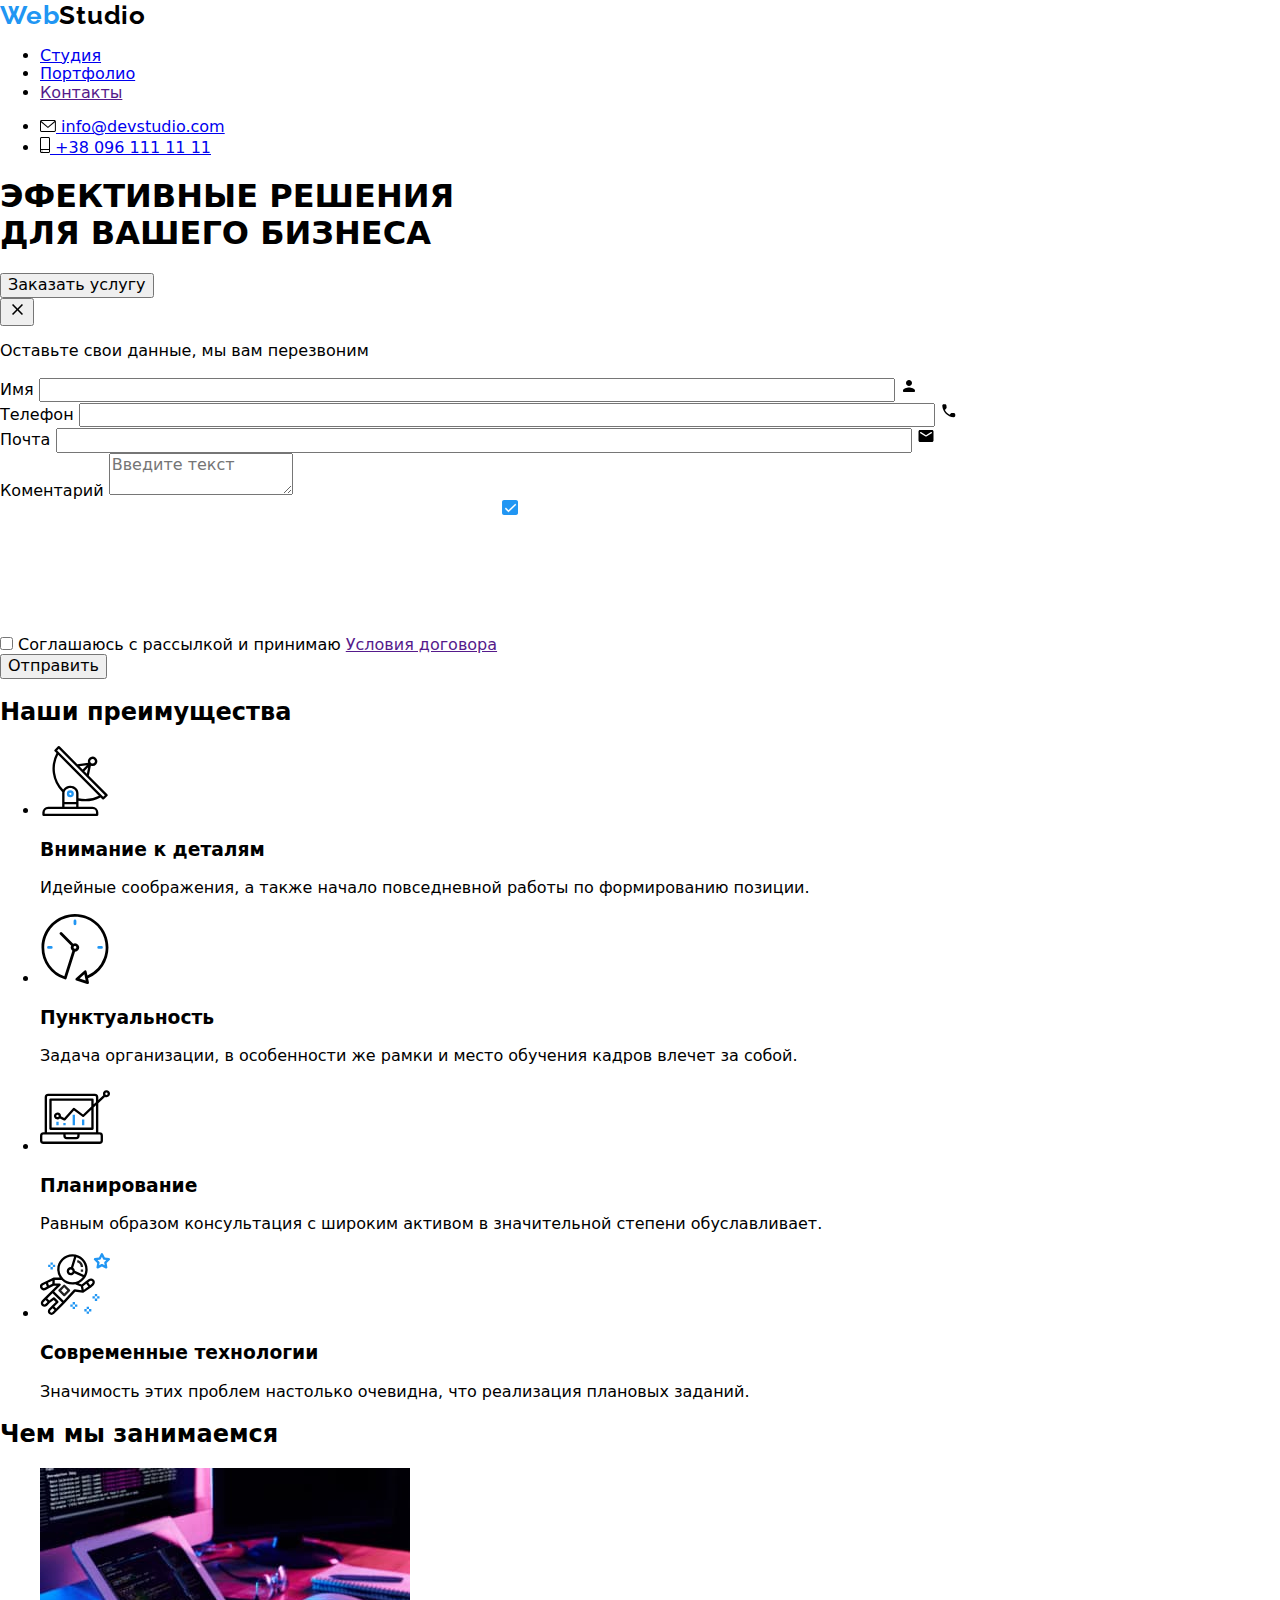
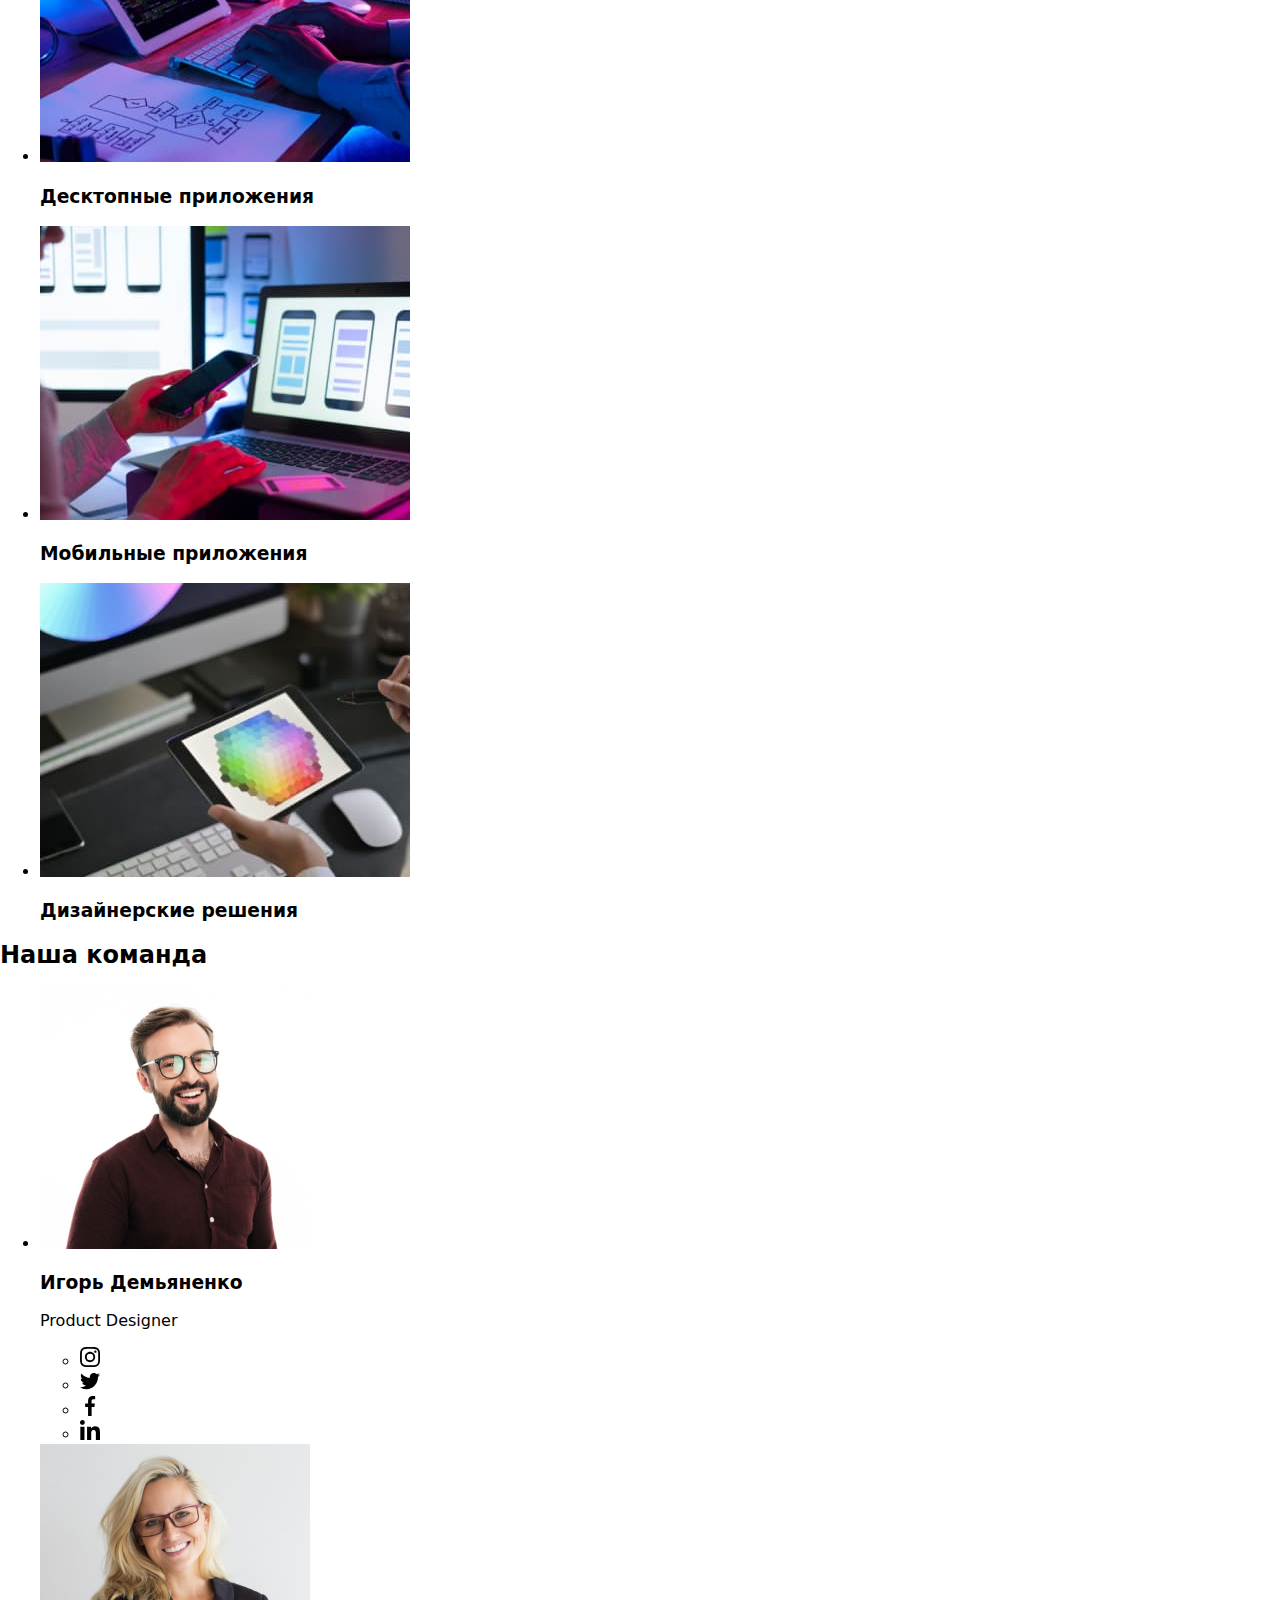
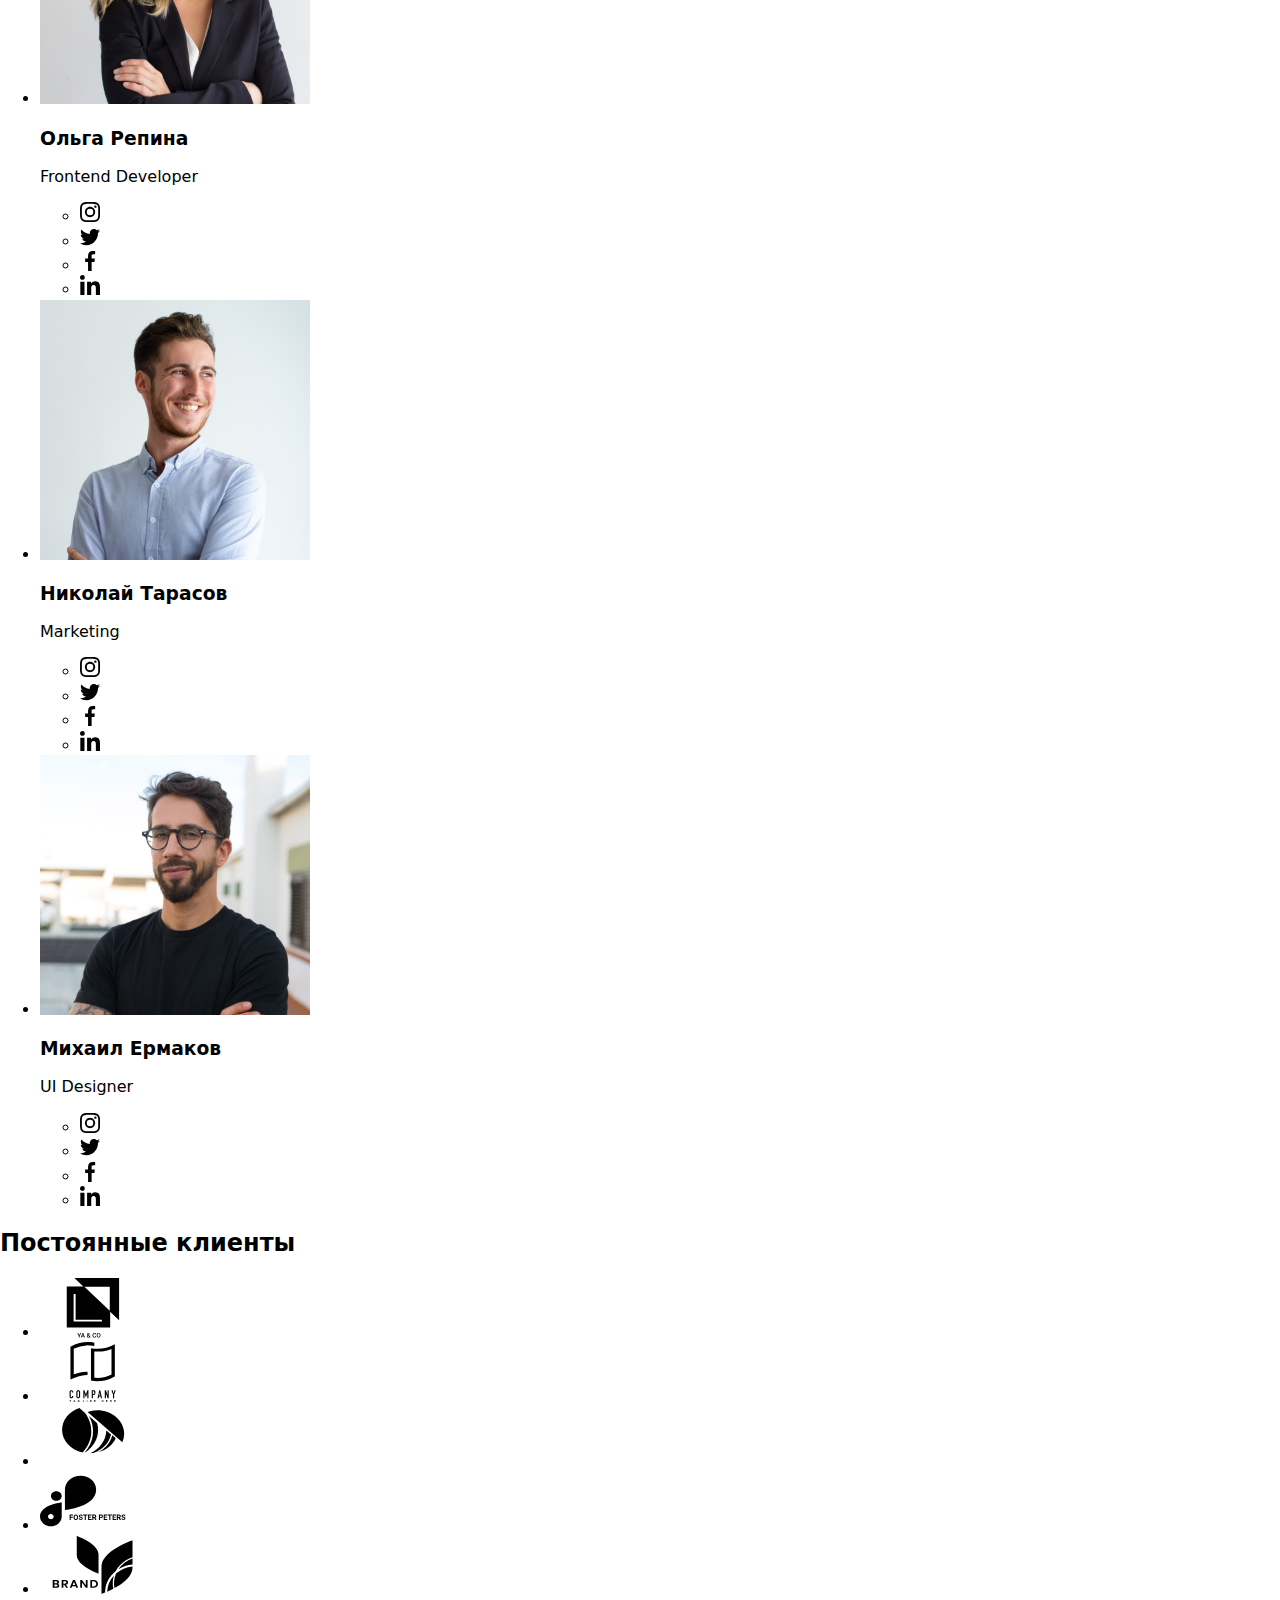
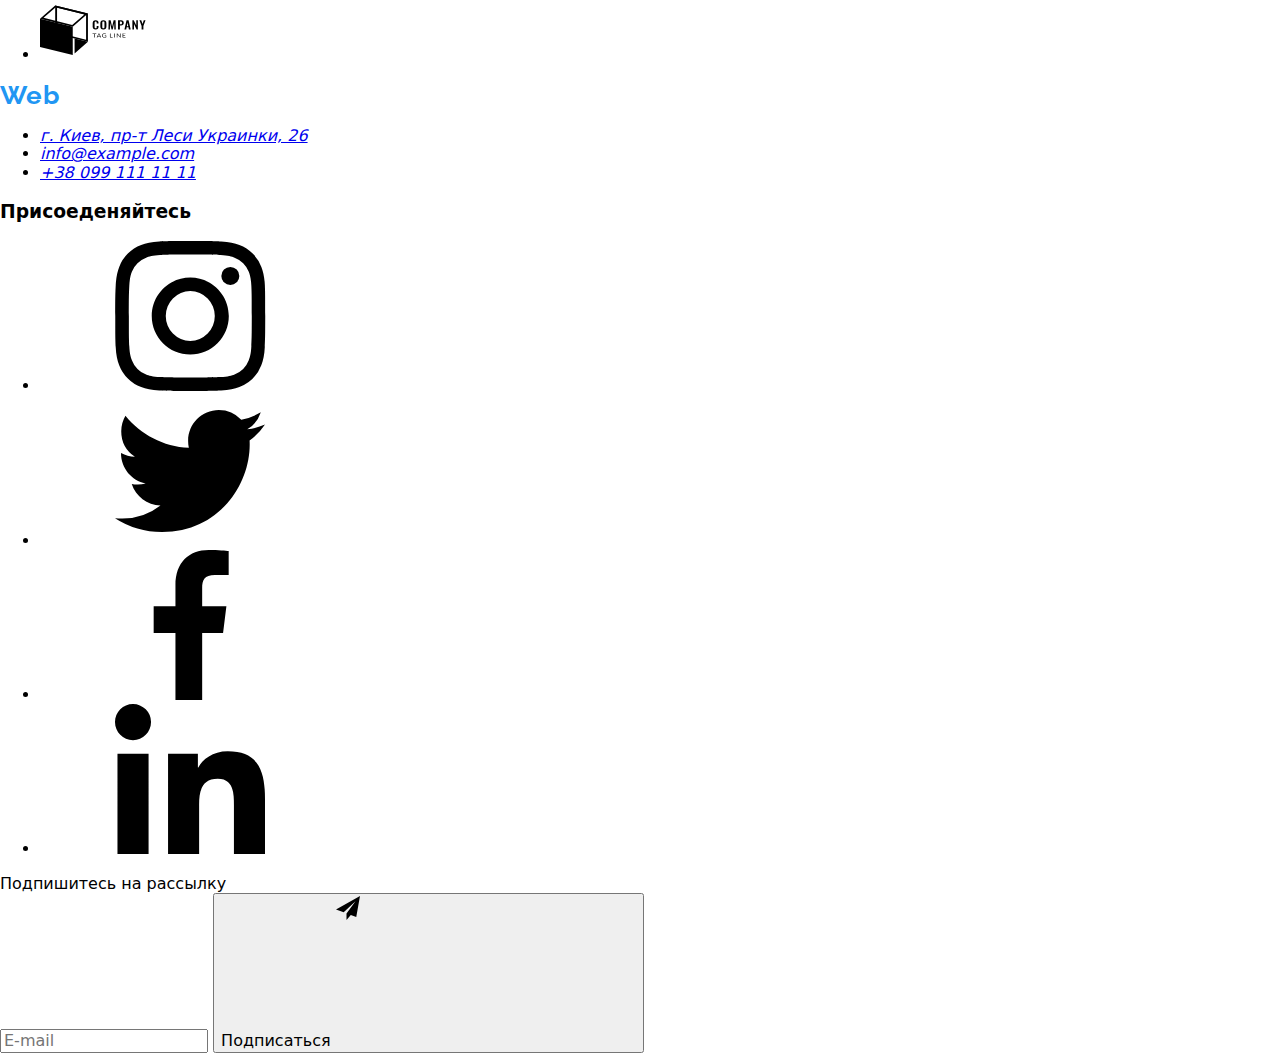
==== index.html @ 10008396 "18.02" ====
<!DOCTYPE html>
<html lang="ru">
  <head>
    <meta charset="utf-8" />
    <meta name="description" content="ЭФЕКТИВНЫЕ РЕШЕНИЯ ДЛЯ ВАШЕГО БИЗНЕСА" />
    <meta name="viewport" content="width=device-width, initial-scale=1.0" />
    <title>Главная</title>
    <link rel="preconnect" href="https://fonts.googleapis.com" />
    <link rel="preconnect" href="https://fonts.gstatic.com" crossorigin />
    <link
      href="https://fonts.googleapis.com/css2?family=Raleway:wght@700&family=Roboto:wght@400;500;700;900&display=swap"
      rel="stylesheet"
    />
    <link
      rel="stylesheet"
      href="https://cdnjs.cloudflare.com/ajax/libs/modern-normalize/1.1.0/modern-normalize.min.css"
    />
    <link rel="stylesheet" href="./css/style.css" />
  </head>
  <body>
    <!--Верхняя линия-->

    <header class="header">
      <div class="container container--flex">
        <a href="" class="logo"> Web<span class="logo__studio">Studio</span></a>
        <nav class="navigation">
          <ul class="navigation__list">
            <li class="navigation__item">
              <a
                class="navigation__link navigation__link--active-page"
                href="index.html"
                >Студия
              </a>
            </li>
            <li class="navigation__item">
              <a class="navigation__link" href="portfolio.html"> Портфолио</a>
            </li>
            <li class="navigation__item">
              <a class="navigation__link" href=""> Контакты</a>
            </li>
          </ul>
        </nav>
        <!--Контакты-->
        <ul class="contacts">
          <li class="contacts__item">
            <a class="contacts__link" href="mailto:info@devstudio.com">
              <svg class="contacts__icon-mail" width="16" height="12">
                <use href="./images/symbol-defs.svg#icon-envelope"></use>
              </svg>
              info@devstudio.com
            </a>
          </li>
          <li class="contacts__item">
            <a class="contacts__link" href="tel:+380961111111">
              <svg class="contacts__icon-smart" width="10" height="16">
                <use href="./images/symbol-defs.svg#icon-smartphone"></use>
              </svg>
              +38 096 111 11 11
            </a>
          </li>
        </ul>
      </div>
    </header>

    <!--Главный заголовок-->
    <main>
      <section class="main-section">
        <div class="container">
          <h1 class="main-head">
            ЭФЕКТИВНЫЕ РЕШЕНИЯ<br />
            ДЛЯ ВАШЕГО БИЗНЕСА
          </h1>
          <button class="btn" type="button" data-modal-open>
            Заказать услугу
          </button>
          <div class="backdrop is-hidden" data-modal>
            <div class="modal">
              <button class="close" data-modal-close>
                <svg class="close__icon" width="18" height="18">
                  <use href="./images/symbol-defs.svg#icon-close"></use>
                </svg>
              </button>

              <form class="registration">
                <p class="registration__header">
                  Оставьте свои данные, мы вам перезвоним
                </p>
                <div class="registration__container">
                  <label for="user-name" class="registration__label">Имя</label>
                  <input
                    type="text"
                    name="user-name"
                    size="100"
                    id="user-name"
                    class="registration__input"
                    required
                  />
                  <svg width="18" height="18" class="registration__icon">
                    <use href="./images/symbol-defs.svg#icon-person"></use>
                  </svg>
                </div>
                <div class="registration__container">
                  <label for="user-phone" class="registration__label"
                    >Телефон
                  </label>
                  <input
                    type="tel"
                    name="user-phone"
                    id="user-phone"
                    size="100"
                    required
                    class="registration__input"
                  />
                  <svg width="18" height="18" class="registration__icon">
                    <use href="./images/symbol-defs.svg#icon-phone"></use>
                  </svg>
                </div>
                <div class="registration__container">
                  <label for="registration-email" class="registration__label"
                    >Почта</label
                  >
                  <input
                    type="email"
                    name="registration-email"
                    id="registration-email"
                    size="100"
                    required
                    class="registration__input"
                  />
                  <svg width="18" height="18" class="registration__icon">
                    <use href="./images/symbol-defs.svg#icon-email"></use>
                  </svg>
                </div>

                <label for="registration-coment" class="registration__label">
                  Коментарий
                </label>
                <textarea
                  name="registration-coment"
                  id="registration-coment"
                  placeholder="Введите текст"
                  class="registration__coment"
                ></textarea>
                <div class="agreement">
                  <input
                    type="checkbox"
                    name="agreement"
                    id="agreement"
                    class="agreement__checkbox"
                    required
                  />

                  <label for="agreement" class="agreement__label"
                    >Соглашаюсь с рассылкой и принимаю
                    <a href="" class="agreements__terms"> Условия договора</a>
                  </label>
                  <svg class="agreement__check">
                    <use
                      href="./images/symbol-defs.svg#icon-check"
                      width="16"
                      height="15"
                    ></use>
                  </svg>
                </div>
                <button type="submit" class="registration__button">
                  Отправить
                </button>
              </form>
            </div>
          </div>
        </div>
      </section>

      <!--Особенности-->

      <section class="section">
        <div class="container">
          <h2 class="visuallyhidden">Наши преимущества</h2>
          <ul class="advantage-list">
            <li class="advantage-list__item">
              <div class="advantage-list__icon">
                <svg width="70" height="70">
                  <use href="./images/symbol-defs.svg#icon-antenna"></use>
                </svg>
              </div>
              <h3 class="advantage-list__head">Внимание к деталям</h3>
              <p class="advantage-list__par">
                Идейные соображения, а также начало повседневной работы по
                формированию позиции.
              </p>
            </li>

            <li class="advantage-list__item">
              <div class="advantage-list__icon">
                <svg width="70" height="70">
                  <use href="./images/symbol-defs.svg#icon-clock"></use>
                </svg>
              </div>
              <h3 class="advantage-list__head">Пунктуальность</h3>
              <p class="advantage-list__par">
                Задача организации, в особенности же рамки и место обучения
                кадров влечет за собой.
              </p>
            </li>

            <li class="advantage-list__item">
              <div class="advantage-list__icon">
                <svg width="70" height="70">
                  <use href="./images/symbol-defs.svg#icon-diagram"></use>
                </svg>
              </div>
              <h3 class="advantage-list__head">Планирование</h3>
              <p class="advantage-list__par">
                Равным образом консультация с широким активом в значительной
                степени обуславливает.
              </p>
            </li>

            <li class="advantage-list__item">
              <div class="advantage-list__icon">
                <svg width="70" height="70">
                  <use href="./images/symbol-defs.svg#icon-astronaut"></use>
                </svg>
              </div>
              <h3 class="advantage-list__head">Современные технологии</h3>
              <p class="advantage-list__par">
                Значимость этих проблем настолько очевидна, что реализация
                плановых заданий.
              </p>
            </li>
          </ul>
        </div>
      </section>

      <!--Чем мы занимаемся-->

      <section class="section spec">
        <div class="container">
          <h2 class="spec-head">Чем мы занимаемся</h2>
          <ul class="spec-list">
            <li class="spec-list__item">
              <img src="images/box1.jpg" alt="programming" width="370" />
              <h3 class="spec-list__info">Десктопные приложения</h3>
            </li>
            <li class="spec-list__item">
              <img src="images/box2.jpg" alt="mobile_programming" width="370" />
              <h3 class="spec-list__info">Мобильные приложения</h3>
            </li>
            <li class="spec-list__item">
              <img src="images/img.jpg" alt="tablet" width="370" />
              <h3 class="spec-list__info">Дизайнерские решения</h3>
            </li>
          </ul>
        </div>
      </section>

      <!--Команда-->

      <section class="section team">
        <div class="container">
          <h2 class="spec-head">Наша команда</h2>
          <ul class="team-list">
            <li class="team-list__item">
              <img src="images/img_igor.jpg" alt="Igor" width="270" />
              <div class="team-list__info">
                <h3 class="team-list__name">Игорь Демьяненко</h3>
                <p class="team-list__position" lang="en">Product Designer</p>
                <ul class="icon-list">
                  <li class="icon-list__item">
                    <a
                      href="https://www.instagram.com/"
                      class="icon-list__link"
                    >
                      <svg class="icon-list__svg" width="20px" height="20px">
                        <use
                          href="./images/symbol-defs.svg#icon-instagram"
                        ></use>
                      </svg>
                    </a>
                  </li>
                  <li class="icon-list__item">
                    <a href="https://twitter.com/" class="icon-list__link">
                      <svg class="icon-list__svg" width="20px" height="20px">
                        <use href="./images/symbol-defs.svg#icon-twitter"></use>
                      </svg>
                    </a>
                  </li>
                  <li class="icon-list__item">
                    <a href="https://www.facebook.com/" class="icon-list__link">
                      <svg class="icon-list__svg" width="20px" height="20px">
                        <use
                          href="./images/symbol-defs.svg#icon-facebook"
                        ></use>
                      </svg>
                    </a>
                  </li>
                  <li class="icon-list__item">
                    <a href="https://linkedin.com/" class="icon-list__link">
                      <svg class="icon-list__svg" width="20px" height="20px">
                        <use
                          href="./images/symbol-defs.svg#icon-linkedin"
                        ></use>
                      </svg>
                    </a>
                  </li>
                </ul>
              </div>
            </li>

            <li class="team-list__item">
              <img src="images/img_olga.jpg" alt="Olga" width="270" />
              <div class="team-list__info">
                <h3 class="team-list__name">Ольга Репина</h3>
                <p class="team-list__position" lang="en">Frontend Developer</p>
                <ul class="icon-list">
                  <li class="icon-list__item">
                    <a
                      href="https://www.instagram.com/"
                      class="icon-list__link"
                    >
                      <svg class="icon-list__svg" width="20px" height="20px">
                        <use
                          href="./images/symbol-defs.svg#icon-instagram"
                        ></use>
                      </svg>
                    </a>
                  </li>
                  <li class="icon-list__item">
                    <a href="https://twitter.com/" class="icon-list__link">
                      <svg class="icon-list__svg" width="20px" height="20px">
                        <use href="./images/symbol-defs.svg#icon-twitter"></use>
                      </svg>
                    </a>
                  </li>
                  <li class="icon-list__item">
                    <a href="https://www.facebook.com/" class="icon-list__link">
                      <svg class="icon-list__svg" width="20px" height="20px">
                        <use
                          href="./images/symbol-defs.svg#icon-facebook"
                        ></use>
                      </svg>
                    </a>
                  </li>
                  <li class="icon-list__item">
                    <a href="https://linkedin.com/" class="icon-list__link">
                      <svg class="icon-list__svg" width="20px" height="20px">
                        <use
                          href="./images/symbol-defs.svg#icon-linkedin"
                        ></use>
                      </svg>
                    </a>
                  </li>
                </ul>
              </div>
            </li>

            <li class="team-list__item">
              <img src="images/img_kolya.jpg" alt="Nikolay" width="270" />
              <div class="team-list__info">
                <h3 class="team-list__name">Николай Тарасов</h3>
                <p class="team-list__position" lang="en">Marketing</p>
                <ul class="icon-list">
                  <li class="icon-list__item">
                    <a
                      href="https://www.instagram.com/"
                      class="icon-list__link"
                    >
                      <svg class="icon-list__svg" width="20px" height="20px">
                        <use
                          href="./images/symbol-defs.svg#icon-instagram"
                        ></use>
                      </svg>
                    </a>
                  </li>
                  <li class="icon-list__item">
                    <a href="https://twitter.com/" class="icon-list__link">
                      <svg class="icon-list__svg" width="20px" height="20px">
                        <use href="./images/symbol-defs.svg#icon-twitter"></use>
                      </svg>
                    </a>
                  </li>
                  <li class="icon-list__item">
                    <a href="https://www.facebook.com/" class="icon-list__link">
                      <svg class="icon-list__svg" width="20px" height="20px">
                        <use
                          href="./images/symbol-defs.svg#icon-facebook"
                        ></use>
                      </svg>
                    </a>
                  </li>
                  <li class="icon-list__item">
                    <a href="https://linkedin.com/" class="icon-list__link">
                      <svg class="icon-list__svg" width="20px" height="20px">
                        <use
                          href="./images/symbol-defs.svg#icon-linkedin"
                        ></use>
                      </svg>
                    </a>
                  </li>
                </ul>
              </div>
            </li>

            <li class="team-list__item">
              <img src="images/img_misha.jpg" alt="Michail" width="270" />
              <div class="team-list__info">
                <h3 class="team-list__name">Михаил Ермаков</h3>
                <p class="team-list__position" lang="en">UI Designer</p>
                <ul class="icon-list">
                  <li class="icon-list__item">
                    <a
                      href="https://www.instagram.com/"
                      class="icon-list__link"
                    >
                      <svg class="icon-list__svg" width="20px" height="20px">
                        <use
                          href="./images/symbol-defs.svg#icon-instagram"
                        ></use>
                      </svg>
                    </a>
                  </li>
                  <li class="icon-list__item">
                    <a href="https://twitter.com/" class="icon-list__link">
                      <svg class="icon-list__svg" width="20px" height="20px">
                        <use href="./images/symbol-defs.svg#icon-twitter"></use>
                      </svg>
                    </a>
                  </li>
                  <li class="icon-list__item">
                    <a href="https://www.facebook.com/" class="icon-list__link">
                      <svg class="icon-list__svg" width="20px" height="20px">
                        <use
                          href="./images/symbol-defs.svg#icon-facebook"
                        ></use>
                      </svg>
                    </a>
                  </li>
                  <li class="icon-list__item">
                    <a href="https://linkedin.com/" class="icon-list__link">
                      <svg class="icon-list__svg" width="20px" height="20px">
                        <use
                          href="./images/symbol-defs.svg#icon-linkedin"
                        ></use>
                      </svg>
                    </a>
                  </li>
                </ul>
              </div>
            </li>
          </ul>
        </div>
      </section>

      <section class="section">
        <div class="container">
          <h2 class="spec-head">Постоянные клиенты</h2>
          <ul class="client-list">
            <li class="client-list__item">
              <a href="" class="client-list__link">
                <svg class="client-list__svg" width="106px" height="60px">
                  <use href="./images/symbol-defs.svg#icon-group"></use>
                </svg>
              </a>
            </li>
            <li class="client-list__item">
              <a href="" class="client-list__link">
                <svg class="client-list__svg" width="106px" height="60px">
                  <use href="./images/symbol-defs.svg#icon-group-1"></use>
                </svg>
              </a>
            </li>
            <li class="client-list__item">
              <a href="" class="client-list__link">
                <svg class="client-list__svg" width="106px" height="60px">
                  <use href="./images/symbol-defs.svg#icon-group-2"></use>
                </svg>
              </a>
            </li>
            <li class="client-list__item">
              <a href="" class="client-list__link">
                <svg class="client-list__svg" width="106px" height="60px">
                  <use href="./images/symbol-defs.svg#icon-group-3"></use>
                </svg>
              </a>
            </li>
            <li class="client-list__item">
              <a href="" class="client-list__link">
                <svg class="client-list__svg" width="106px" height="60px">
                  <use href="./images/symbol-defs.svg#icon-group-4"></use>
                </svg>
              </a>
            </li>
            <li class="client-list__item">
              <a href="" class="client-list__link">
                <svg class="client-list__svg" width="106px" height="60px">
                  <use href="./images/symbol-defs.svg#icon-group-5"></use>
                </svg>
              </a>
            </li>
          </ul>
        </div>
      </section>
    </main>

    <!--Подвал-->

    <footer class="foot">
      <div class="container">
        <div class="container-foot">
          <div class="flex-grow">
            <a href="" class="logo"
              >Web<span class="logo__foot">Studio</span></a
            >
            <address class="adress">
              <ul class="address__list">
                <li class="address__item">
                  <a
                    class="address__link"
                    href="https://www.google.com/maps/place/%D0%B1%D1%83%D0%BB.+%D0%9B%D0%B5%D1%81%D0%B8+%D0%A3%D0%BA%D1%80%D0%B0%D0%B8%D0%BD%D0%BA%D0%B8,+26,+%D0%9A%D0%B8%D0%B5%D0%B2,+02000/@50.4265807,30.5361971,17z/data=!3m1!4b1!4m5!3m4!1s0x40d4cf0e033ecbe9:0x57a4dffefec77da0!8m2!3d50.4265807!4d30.5383858"
                    >г. Киев, пр-т Леси Украинки, 26</a
                  >
                </li>
                <li class="address__item">
                  <a
                    class="address__foot-contacts"
                    href="mailto:info@example.com"
                    >info@example.com</a
                  >
                </li>
                <li class="address__item">
                  <a class="address__foot-contacts" href="tel:+380991111111"
                    >+38 099 111 11 11</a
                  >
                </li>
              </ul>
            </address>
          </div>
          <div class="social">
            <h3 class="social__head">Присоеденяйтесь</h3>
            <ul class="social__list">
              <li class="social__item">
                <a href="https://www.instagram.com/" class="social__link">
                  <svg class="social-icon">
                    <use href="./images/symbol-defs.svg#icon-instagram"></use>
                  </svg>
                </a>
              </li>
              <li class="social__item">
                <a href="https://twitter.com/" class="social__link">
                  <svg class="social-icon">
                    <use href="./images/symbol-defs.svg#icon-twitter"></use>
                  </svg>
                </a>
              </li>
              <li class="social__item">
                <a href="https://www.facebook.com/" class="social__link">
                  <svg class="social-icon">
                    <use href="./images/symbol-defs.svg#icon-facebook"></use>
                  </svg>
                </a>
              </li>
              <li class="social__item">
                <a href="https://www.linkedin.com/" class="social__link">
                  <svg class="social-icon">
                    <use href="./images/symbol-defs.svg#icon-linkedin"></use>
                  </svg>
                </a>
              </li>
            </ul>
          </div>
          <form class="modal-form">
            <label for="user-email" class="modal-form__head">
              Подпишитесь на рассылку
            </label>
            <div class="modal-form__container">
              <input
                class="modal-form__text"
                type="email"
                name="user-email"
                placeholder="E-mail"
                id="user-email"
              />

              <button type="submit" class="modal-form__mailing">
                Подписаться
                <svg class="modal-form__icon">
                  <use
                    href="./images/symbol-defs.svg#icon-send"
                    width="24"
                    height="24"
                  ></use>
                </svg>
              </button>
            </div>
          </form>
        </div>
      </div>
    </footer>
    <script src="./js/modal.js"></script>
  </body>
</html>
---- css/style.css ----
.logo,
.logo__foot {
  text-decoration: none;
  font-family: Raleway, sans-serif;
  font-weight: 700;
  font-size: 26px;
  line-height: 1.19;
  letter-spacing: 0.03em;
  color: #2196f3;
}
.logo .logo__studio,
.logo__foot .logo__studio {
  color: #000000;
}

.logo__foot {
  color: #ffffff;
}
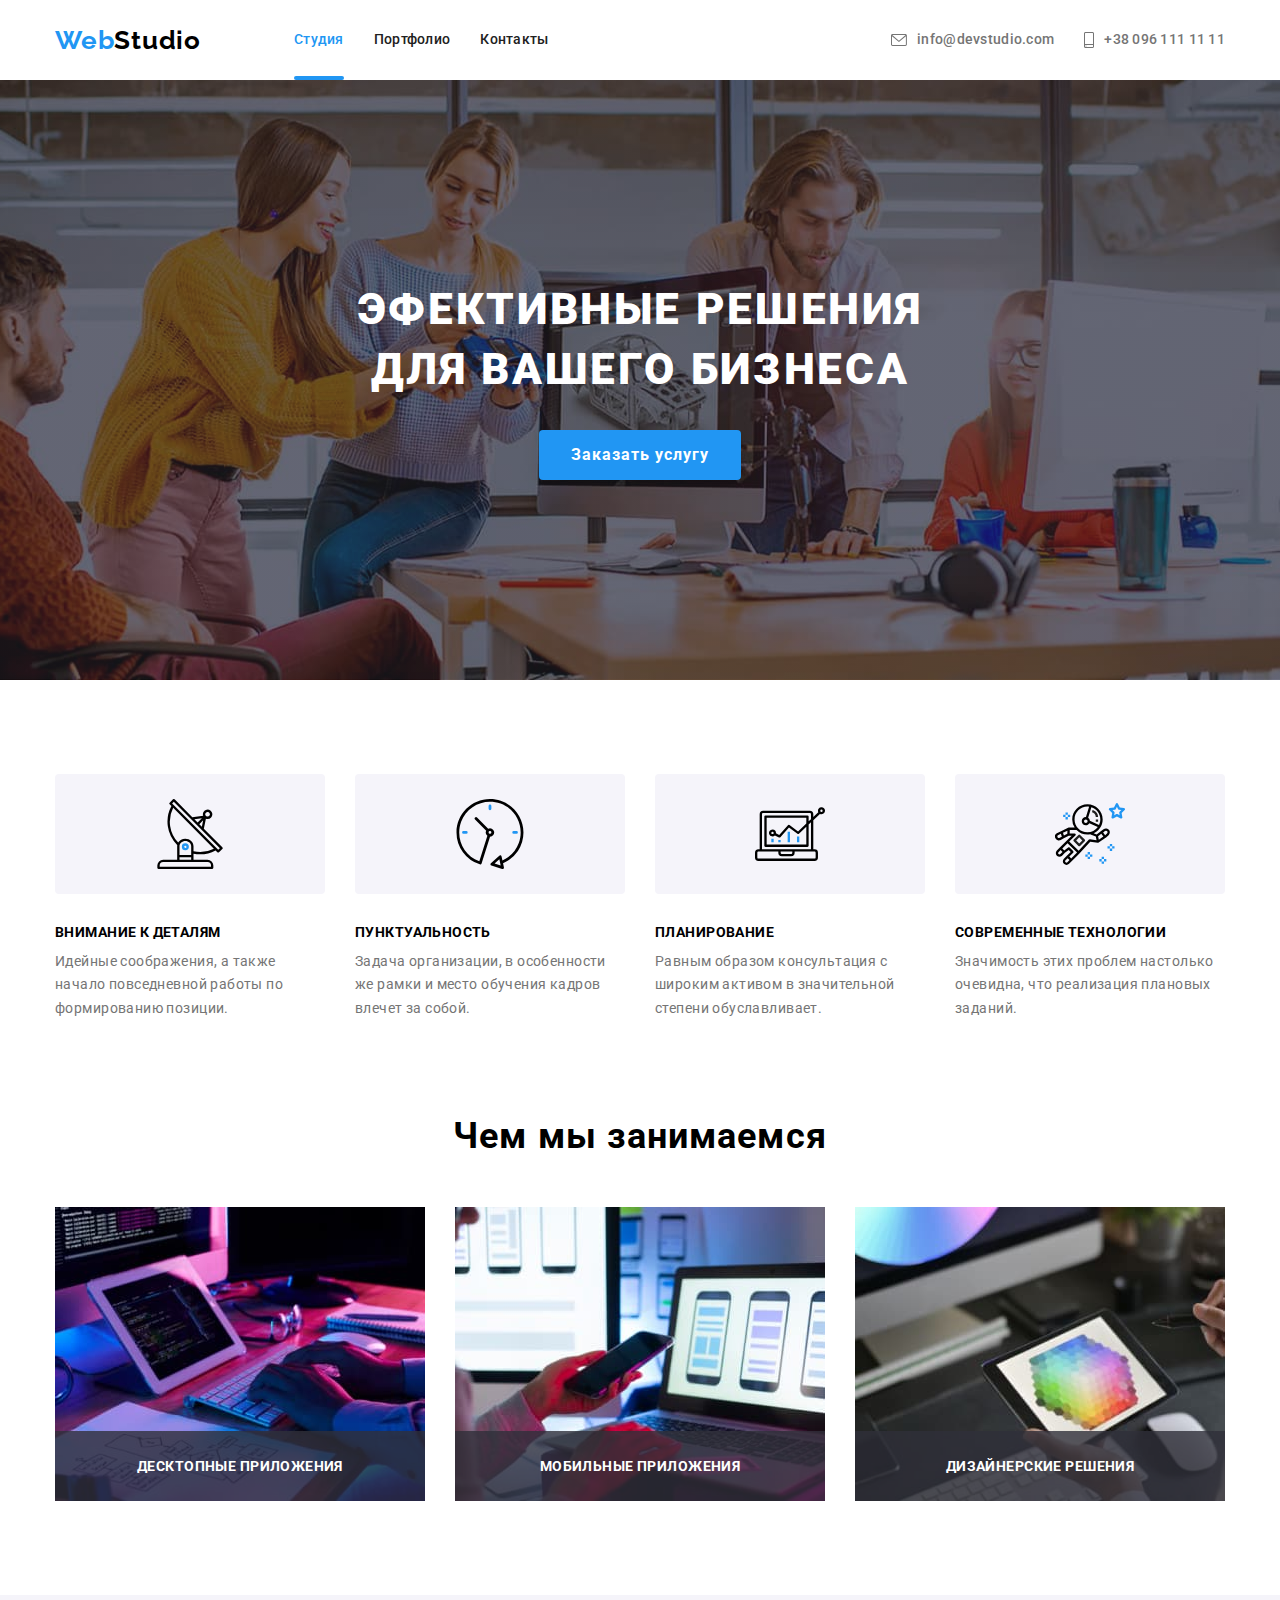
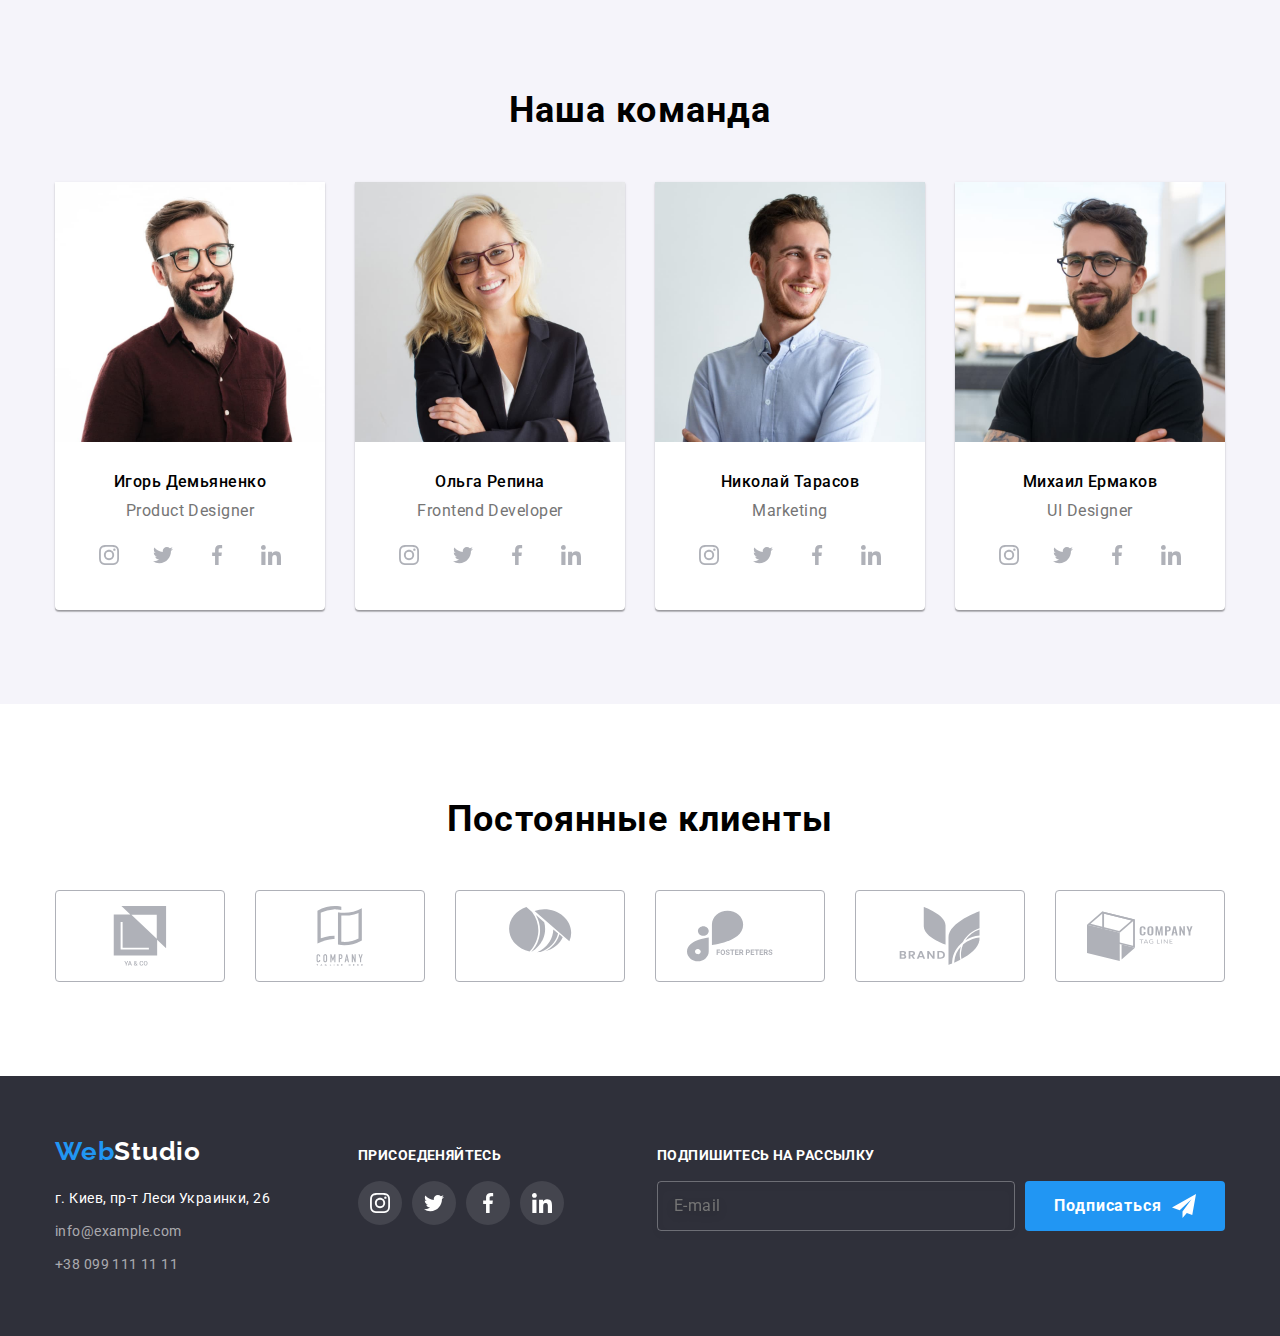
==== commit b741e49a: "19/02" ====
--- a/index.html
+++ b/index.html
@@ -15,7 +15,7 @@
       rel="stylesheet"
       href="https://cdnjs.cloudflare.com/ajax/libs/modern-normalize/1.1.0/modern-normalize.min.css"
     />
-    <link rel="stylesheet" href="./css/style.css" />
+    <link rel="stylesheet" href="./css/main.min.css" />
   </head>
   <body>
     <!--Верхняя линия-->
@@ -27,7 +27,7 @@
           <ul class="navigation__list">
             <li class="navigation__item">
               <a
-                class="navigation__link navigation__link--active-page"
+                class=" navigation__link--active"
                 href="index.html"
                 >Студия
               </a>
@@ -86,12 +86,12 @@
                   Оставьте свои данные, мы вам перезвоним
                 </p>
                 <div class="registration__container">
-                  <label for="user-name" class="registration__label">Имя</label>
+                  <label for="user__name" class="registration__label">Имя</label>
                   <input
                     type="text"
-                    name="user-name"
+                    name="user__name"
                     size="100"
-                    id="user-name"
+                    id="user__name"
                     class="registration__input"
                     required
                   />
@@ -100,13 +100,13 @@
                   </svg>
                 </div>
                 <div class="registration__container">
-                  <label for="user-phone" class="registration__label"
+                  <label for="user__phone" class="registration__label"
                     >Телефон
                   </label>
                   <input
                     type="tel"
-                    name="user-phone"
-                    id="user-phone"
+                    name="user__phone"
+                    id="user__phone"
                     size="100"
                     required
                     class="registration__input"
@@ -116,13 +116,13 @@
                   </svg>
                 </div>
                 <div class="registration__container">
-                  <label for="registration-email" class="registration__label"
+                  <label for="registration__email" class="registration__label"
                     >Почта</label
                   >
                   <input
                     type="email"
-                    name="registration-email"
-                    id="registration-email"
+                    name="registration__email"
+                    id="registration__email"
                     size="100"
                     required
                     class="registration__input"
@@ -132,12 +132,12 @@
                   </svg>
                 </div>
 
-                <label for="registration-coment" class="registration__label">
+                <label for="registration__coment" class="registration__label">
                   Коментарий
                 </label>
                 <textarea
-                  name="registration-coment"
-                  id="registration-coment"
+                  name="registration__coment"
+                  id="registration__coment"
                   placeholder="Введите текст"
                   class="registration__coment"
                 ></textarea>
@@ -147,8 +147,7 @@
                     name="agreement"
                     id="agreement"
                     class="agreement__checkbox"
-                    required
-                  />
+                    required/>
 
                   <label for="agreement" class="agreement__label"
                     >Соглашаюсь с рассылкой и принимаю
@@ -509,28 +508,26 @@
         <div class="container-foot">
           <div class="flex-grow">
             <a href="" class="logo"
-              >Web<span class="logo__foot">Studio</span></a
-            >
-            <address class="adress">
+              >Web<span class="logo__foot">Studio</span> </a>
+            <address class="address">
               <ul class="address__list">
                 <li class="address__item">
-                  <a
-                    class="address__link"
+                  <a class="address__link"
                     href="https://www.google.com/maps/place/%D0%B1%D1%83%D0%BB.+%D0%9B%D0%B5%D1%81%D0%B8+%D0%A3%D0%BA%D1%80%D0%B0%D0%B8%D0%BD%D0%BA%D0%B8,+26,+%D0%9A%D0%B8%D0%B5%D0%B2,+02000/@50.4265807,30.5361971,17z/data=!3m1!4b1!4m5!3m4!1s0x40d4cf0e033ecbe9:0x57a4dffefec77da0!8m2!3d50.4265807!4d30.5383858"
-                    >г. Киев, пр-т Леси Украинки, 26</a
-                  >
+                    >г. Киев, пр-т Леси Украинки, 26 
+                    </a>
                 </li>
                 <li class="address__item">
                   <a
                     class="address__foot-contacts"
                     href="mailto:info@example.com"
-                    >info@example.com</a
-                  >
+                    >info@example.com 
+                  </a>
                 </li>
                 <li class="address__item">
                   <a class="address__foot-contacts" href="tel:+380991111111"
-                    >+38 099 111 11 11</a
-                  >
+                    >+38 099 111 11 11 
+                  </a>
                 </li>
               </ul>
             </address>
@@ -540,28 +537,28 @@
             <ul class="social__list">
               <li class="social__item">
                 <a href="https://www.instagram.com/" class="social__link">
-                  <svg class="social-icon">
+                  <svg class="social__icon">
                     <use href="./images/symbol-defs.svg#icon-instagram"></use>
                   </svg>
                 </a>
               </li>
               <li class="social__item">
                 <a href="https://twitter.com/" class="social__link">
-                  <svg class="social-icon">
+                  <svg class="social__icon">
                     <use href="./images/symbol-defs.svg#icon-twitter"></use>
                   </svg>
                 </a>
               </li>
               <li class="social__item">
                 <a href="https://www.facebook.com/" class="social__link">
-                  <svg class="social-icon">
+                  <svg class="social__icon">
                     <use href="./images/symbol-defs.svg#icon-facebook"></use>
                   </svg>
                 </a>
               </li>
               <li class="social__item">
                 <a href="https://www.linkedin.com/" class="social__link">
-                  <svg class="social-icon">
+                  <svg class="social__icon">
                     <use href="./images/symbol-defs.svg#icon-linkedin"></use>
                   </svg>
                 </a>
--- a/css/main.min.css
+++ b/css/main.min.css
@@ -0,0 +1,2 @@
+html{-webkit-box-sizing:border-box;box-sizing:border-box}h1,h2,h3,p{margin:0}ul{margin:0;padding:0;list-style-type:none}img{display:block;max-width:100%;height:auto}a{text-decoration:none}body{font-family:roboto,sans-serif;background-color:#fff}.container{width:1200px;margin:0 auto;padding:0 15px}.logo,.logo__foot,.logo__studio{text-decoration:none;font-family:raleway,sans-serif;font-weight:700;font-size:26px;line-height:1.19;letter-spacing:0.03em}.logo,.logo__foot{color:#2196f3}.logo__studio{color:#000}.logo__foot{color:#fff}.container--flex{display:-webkit-box;display:-ms-flexbox;display:flex;-webkit-box-align:center;-ms-flex-align:center;align-items:center}.header{background-color:#fff}.navigation{margin:0 0 0 93px;padding-top:0}.navigation__list{display:-webkit-box;display:-ms-flexbox;display:flex}.navigation__link,.navigation__link--active,.contacts__link{font-weight:500;font-size:14px;line-height:1.14;letter-spacing:0.02em;color:#212121;display:block;-webkit-transition:color 250ms cubic-bezier(0.4, 0, 0.2, 1);transition:color 250ms cubic-bezier(0.4, 0, 0.2, 1)}.navigation__link:hover,.navigation__link--active:hover,.contacts__link:hover,.navigation__link:focus,.navigation__link--active:focus,.contacts__link:focus{color:#2196f3}.navigation__link--active{position:relative;color:#2196f3}.navigation__link--active::after{content:"";position:absolute;border-bottom:4px solid #2196f3;border-radius:2px;width:100%;bottom:-32px;left:0}.navigation__item{position:relative;padding:32px 0}.navigation__item+.navigation__item{margin-left:30px}.contacts{margin-left:auto;display:-webkit-box;display:-ms-flexbox;display:flex}.contacts__item{display:-webkit-box;display:-ms-flexbox;display:flex;-webkit-box-align:center;-ms-flex-align:center;align-items:center}.contacts__item+.contacts__item{margin-left:30px}.contacts__link{display:-webkit-box;display:-ms-flexbox;display:flex;-webkit-box-align:center;-ms-flex-align:center;align-items:center;color:#757575}.contacts__link:hover,.contacts__link:focus{color:#2196f3}.contacts__icon-mail{width:16px;height:12px;margin-right:10px;fill:currentColor}.contacts__icon-smart{width:10px;height:16px;margin-right:10px;fill:currentColor}.main-section{background-color:#c4c4c4;text-align:center;padding:200px 0;margin:0 auto;max-width:1600px;background-image:-webkit-gradient(linear, left top, left bottom, from(rgba(47,48,58,0.4)), to(rgba(47,48,58,0.4))),url(../images/bg.jpg);background-image:linear-gradient(rgba(47,48,58,0.4), rgba(47,48,58,0.4)),url(../images/bg.jpg);background-position:center;background-repeat:no-repeat;background-size:cover}.main-head{font-weight:900;font-size:44px;line-height:1.36;letter-spacing:0.06em;color:#fff;background-color:inherit;text-transform:uppercase}.btn{letter-spacing:0.06em;font-family:Roboto, sans-serif;font-weight:700;font-size:16px;line-height:1.87;cursor:pointer;margin-top:30px;padding:10px 32px;-webkit-box-shadow:0px 4px 4px rgba(0,0,0,0.15);box-shadow:0px 4px 4px rgba(0,0,0,0.15);border-radius:4px;border:none;color:#fff;background-color:#2196f3}.btn:active{color:#757575}.backdrop{position:absolute;top:0;left:0;width:100%;height:100%;background-color:rgba(0,0,0,0.2);visibility:visible;display:-webkit-box;display:-ms-flexbox;display:flex;-webkit-box-align:center;-ms-flex-align:center;align-items:center;-webkit-box-pack:center;-ms-flex-pack:center;justify-content:center;-webkit-transition:opacity 250ms cubic-bezier(0.4, 0, 0.2, 1);transition:opacity 250ms cubic-bezier(0.4, 0, 0.2, 1)}.is-hidden{visibility:hidden;opacity:0;pointer-events:none}.modal{position:fixed;-webkit-transition-duration:250ms;transition-duration:250ms;opacity:1;width:528px;height:581px;background-color:#fff;-webkit-box-shadow:0px 1px 3px rgba(0,0,0,0.12),0px 1px 1px rgba(0,0,0,0.14),0px 2px 1px rgba(0,0,0,0.2);box-shadow:0px 1px 3px rgba(0,0,0,0.12),0px 1px 1px rgba(0,0,0,0.14),0px 2px 1px rgba(0,0,0,0.2);border-radius:4px;z-index:999}.close{display:-webkit-box;display:-ms-flexbox;display:flex;-webkit-box-pack:center;-ms-flex-pack:center;justify-content:center;-webkit-box-align:center;-ms-flex-align:center;align-items:center;position:absolute;border-radius:50%;padding:0;margin:0;cursor:pointer;top:8px;right:8px;border:1px solid rgba(0,0,0,0.1);width:30px;height:30px;background-color:inherit;-webkit-transition:fill 250ms cubic-bezier(0.4, 0, 0.2, 1);transition:fill 250ms cubic-bezier(0.4, 0, 0.2, 1)}.close:focus,.close:hover{fill:#2196f3}.registration{display:-webkit-box;display:-ms-flexbox;display:flex;-webkit-box-orient:vertical;-webkit-box-direction:normal;-ms-flex-direction:column;flex-direction:column;-webkit-box-align:start;-ms-flex-align:start;align-items:flex-start;width:100%;height:100%;padding:40px;margin-left:auto;margin-right:auto}.registration__header{padding:0;margin-bottom:12px;font-weight:700;font-size:20px;line-height:calc(23 / 20);text-align:center;letter-spacing:0.03em;color:#212121}.registration__label{display:block;text-align:left;margin-bottom:4px;font-size:12px;line-height:calc(14 / 12);letter-spacing:0.01em;color:#757575}.registration__container{position:relative;margin-bottom:10px}.registration__icon{position:relative}.registration__input{position:relative;text-indent:42px;left:0;width:100%;height:40px;font-size:12px;line-height:calc(14 / 12);cursor:pointer;letter-spacing:0.01em;border:1px solid rgba(33,33,33,0.2);border-radius:4px;-webkit-transition:border-color 250ms cubic-bezier(0.4, 0, 0.2, 1);transition:border-color 250ms cubic-bezier(0.4, 0, 0.2, 1)}.registration__input:focus,.registration__input:hover{border-color:#2196f3;border:1px solid #2196f3;outline:#2196f3}.registration__input:focus+.registration__icon{fill:#2196f3}.registration__input:hover+.registration__icon{fill:#2196f3}.registration__icon{position:absolute;left:14px;top:29px;-webkit-transition:fill 250ms cubic-bezier(0.4, 0, 0.2, 1);transition:fill 250ms cubic-bezier(0.4, 0, 0.2, 1)}.registration__coment{width:100%;height:120px;padding:12px 16px;margin-bottom:20px;border:1px solid rgba(33,33,33,0.2);border-radius:4px;cursor:pointer}.registration__coment:focus{border:1px solid #2196f3;outline:#2196f3}.registration__button{margin:30px auto 0;width:200px;height:50px;background-color:#2196f3;color:#fff;border-radius:4px;border:none;cursor:pointer}.terms{display:inline-block;color:#2196f3;letter-spacing:0.03em;font-size:14px;line-height:calc(24 / 14);margin-left:2px}.agreement{display:-webkit-box;display:-ms-flexbox;display:flex;-webkit-box-align:center;-ms-flex-align:center;align-items:center;position:relative;margin:0 auto}.agreement__label{font-size:14px;line-height:calc(24 / 14);letter-spacing:0.03em;color:#757575}.agreement__checkbox{position:absolute;-webkit-appearance:none;-moz-appearance:none;appearance:none;z-index:-1;opacity:0}.agreement__checkbox+label{display:-webkit-inline-box;display:-ms-inline-flexbox;display:inline-flex;-webkit-box-align:center;-ms-flex-align:center;align-items:center;cursor:pointer}.agreement__checkbox+label::before{content:"";display:inline-block;width:16px;height:15px;border:2px solid #212121;border-radius:2px;margin-right:8px;z-index:1;background-color:#ffffff;-webkit-transition:opacity 250ms cubic-bezier(0.4, 0, 0.2, 1);transition:opacity 250ms cubic-bezier(0.4, 0, 0.2, 1)}.agreement__check{position:absolute;width:16px;height:15px;cursor:pointer}.agreement__checkbox:checked ~ label::before{opacity:0}.visuallyhidden{position:absolute;width:1px;height:1px;margin:-1px;border:0;padding:0;clip:rect(0 0 0 0);overflow:hidden}.section{padding:94px 0}.advantage-list{display:-webkit-box;display:-ms-flexbox;display:flex}.advantage-list .advantage-list__item{width:270px}.advantage-list .advantage-list__item+.advantage-list__item{margin-left:30px}.advantage-list__head{margin-top:30px;font-weight:700;font-size:14px;line-height:calc(16 / 14);letter-spacing:0.03em;text-transform:uppercase}.advantage-list__par{margin-top:10px;margin-bottom:0;font-size:14px;line-height:1.71;letter-spacing:0.03em;color:#757575}.advantage-list__icon{display:-webkit-box;display:-ms-flexbox;display:flex;-webkit-box-pack:center;-ms-flex-pack:center;justify-content:center;-webkit-box-align:center;-ms-flex-align:center;align-items:center;border-radius:4px;height:120px;background-color:#f5f4fa}.spec{padding-top:0}.spec-head{font-weight:700;font-size:36px;line-height:1.17;text-align:center;letter-spacing:0.03em}.spec-list{margin-top:50px;display:-webkit-box;display:-ms-flexbox;display:flex}.spec-list__item{position:relative}.spec-list__info{display:-webkit-box;display:-ms-flexbox;display:flex;-webkit-box-pack:center;-ms-flex-pack:center;justify-content:center;-webkit-box-align:center;-ms-flex-align:center;align-items:center;position:absolute;bottom:0;height:70px;width:100%;font-weight:700;font-size:14px;line-height:calc(14 / 16);text-align:center;letter-spacing:0.03em;text-transform:uppercase;color:#ffffff;background-color:rgba(47,48,58,0.8)}.spec-list__item+.spec-list__item{margin-left:30px}.team{background-color:#f5f4fa}.team-list{margin-top:50px;display:-webkit-box;display:-ms-flexbox;display:flex}.team-list__name{font-weight:500;font-size:16px;line-height:1.19;text-align:center;letter-spacing:0.03em}.team-list__position{font-size:16px;line-height:1.19;text-align:center;margin-top:10px;margin-bottom:0;letter-spacing:0.03em;color:#757575}.team-list__info{padding:30px 0}.team-list__item{width:270px;border-radius:0px 0px 4px 4px;-webkit-box-shadow:0px 1px 3px rgba(0,0,0,0.12),0px 1px 1px rgba(0,0,0,0.14),0px 2px 1px rgba(0,0,0,0.2);box-shadow:0px 1px 3px rgba(0,0,0,0.12),0px 1px 1px rgba(0,0,0,0.14),0px 2px 1px rgba(0,0,0,0.2);background-color:#fff}.team-list__item+.team-list__item{margin-left:30px}.icon-list{display:-webkit-box;display:-ms-flexbox;display:flex;-webkit-box-pack:center;-ms-flex-pack:center;justify-content:center;-webkit-box-align:center;-ms-flex-align:center;align-items:center;margin:16px auto 0;padding:0;width:206px}.icon-list__item{display:-webkit-box;display:-ms-flexbox;display:flex;-webkit-box-pack:center;-ms-flex-pack:center;justify-content:center;-webkit-box-align:center;-ms-flex-align:center;align-items:center;cursor:pointer;width:100%;height:100%;border-radius:50%;background-color:#fff;-webkit-transition-property:background-color;transition-property:background-color;-webkit-transition-duration:250ms;transition-duration:250ms;-webkit-transition-timing-function:cubic-bezier(0.4, 0, 0.2, 1);transition-timing-function:cubic-bezier(0.4, 0, 0.2, 1)}.icon-list__item:focus,.icon-list__item:hover{background-color:#2196f3}.icon-list__item:focus .icon-list__svg{fill:#fff}.icon-list__item:hover .icon-list__svg{fill:#fff}.icon-list__svg{width:20px;height:20px;fill:#afb1b8;-webkit-transition-property:fill;transition-property:fill;-webkit-transition-duration:250ms;transition-duration:250ms;-webkit-transition-timing-function:cubic-bezier(0.4, 0, 0.2, 1);transition-timing-function:cubic-bezier(0.4, 0, 0.2, 1)}.icon-list__item{width:44px;height:44px}.icon-list__item+.icon-list__item{margin-left:10px}.client-list{display:-webkit-box;display:-ms-flexbox;display:flex;margin-top:50px}.client-list__item{width:170px;height:92px}.client-list__item+.client-list__item{margin-left:30px}.client-list__link{display:-webkit-box;display:-ms-flexbox;display:flex;-webkit-box-pack:center;-ms-flex-pack:center;justify-content:center;-webkit-box-align:center;-ms-flex-align:center;align-items:center;color:#afb1b8;width:100%;height:100%;border:solid 1px #afb1b8;border-radius:4px;-webkit-transition-property:color, border-color;transition-property:color, border-color;-webkit-transition-duration:250ms;transition-duration:250ms;-webkit-transition-timing-function:cubic-bezier(0.4, 0, 0.2, 1);transition-timing-function:cubic-bezier(0.4, 0, 0.2, 1)}.client-list__link:focus,.client-list__link:hover{color:#2196f3;border-color:#2196f3}.client-list__svg{fill:currentColor}.foot{background-color:#2f303a;margin-top:0;padding:60px 0}.address-list{list-style-type:none;margin:0;padding:0}.logo,.logo__foot{text-decoration:none;font-family:Raleway,sans-serif;font-weight:700;font-size:26px;line-height:1.19;letter-spacing:0.03em;color:#2196f3}.logo__foot{color:#fff}.address{font-family:roboto,sans-serif;font-style:normal;font-size:14px;line-height:1.71;letter-spacing:0.03em;margin-top:20px;-webkit-transition:color 250ms cubic-bezier(0.4, 0, 0.2, 1);transition:color 250ms cubic-bezier(0.4, 0, 0.2, 1)}.address__link{text-decoration:none;color:#fff;-webkit-transition:color 250ms cubic-bezier(0.4, 0, 0.2, 1);transition:color 250ms cubic-bezier(0.4, 0, 0.2, 1)}.address__link:focus,.address__link:hover{color:#2196f3}.address__foot-contacts{text-decoration:none;color:rgba(255,255,255,0.6);-webkit-transition:color 250ms cubic-bezier(0.4, 0, 0.2, 1);transition:color 250ms cubic-bezier(0.4, 0, 0.2, 1)}.address__foot-contacts:hover,.address__foot-contacts:focus{color:#2196f3}.address__item{margin-top:9px}.social__head{font-weight:700;font-size:14px;line-height:calc(14 / 16);letter-spacing:0.03em;text-transform:uppercase;color:#ffffff}.icon-container{margin:0;padding:0;width:206px}.social{width:206px;margin-left:70px}.social__link{display:-webkit-box;display:-ms-flexbox;display:flex;-webkit-box-pack:center;-ms-flex-pack:center;justify-content:center;-webkit-box-align:center;-ms-flex-align:center;align-items:center;cursor:pointer;width:44px;height:44px;border-radius:50%;background-color:rgba(255,255,255,0.1);-webkit-transition:background-color 250ms cubic-bezier(0.4, 0, 0.2, 1);transition:background-color 250ms cubic-bezier(0.4, 0, 0.2, 1)}.social__link:focus,.social__link:hover{background-color:#2196f3}.social__list{display:-webkit-box;display:-ms-flexbox;display:flex;-webkit-box-pack:center;-ms-flex-pack:center;justify-content:center;padding:0;margin-top:20px}.social__item+.social__item{margin-left:10px}.social__icon{width:20px;height:20px;fill:#fff}.container-foot{display:-webkit-box;display:-ms-flexbox;display:flex;-webkit-box-align:baseline;-ms-flex-align:baseline;align-items:baseline}.flex-grow{-webkit-box-flex:1;-ms-flex-positive:1;flex-grow:1}.modal-form{margin-left:93px;display:-webkit-box;display:-ms-flexbox;display:flex;-webkit-box-orient:vertical;-webkit-box-direction:normal;-ms-flex-direction:column;flex-direction:column}.modal-form__container{display:-webkit-box;display:-ms-flexbox;display:flex;-webkit-box-align:baseline;-ms-flex-align:baseline;align-items:baseline;margin-top:20px}.modal-form__head{font-weight:700;padding:0;font-size:14px;line-height:calc(14 / 16);letter-spacing:0.03em;text-transform:uppercase;color:#ffffff}.modal-form__text{font-size:16px;line-height:calc(20 / 16);width:358px;height:50px;display:-webkit-box;display:-ms-flexbox;display:flex;-webkit-box-align:center;-ms-flex-align:center;align-items:center;letter-spacing:0.03em;padding:15px 295px 15px 16px;color:rgba(255,255,255,0.6);background-color:inherit;border:1px solid rgba(255,255,255,0.3);-webkit-box-sizing:border-box;box-sizing:border-box;-webkit-filter:drop-shadow(0px 4px 4px rgba(0,0,0,0.15));filter:drop-shadow(0px 4px 4px rgba(0,0,0,0.15));border-radius:4px}.modal-form__mailing{display:-webkit-box;display:-ms-flexbox;display:flex;-webkit-box-pack:center;-ms-flex-pack:center;justify-content:center;-webkit-box-align:center;-ms-flex-align:center;align-items:center;margin-left:10px;font-weight:700;font-size:16px;line-height:calc(30 / 16);letter-spacing:0.06em;cursor:pointer;width:200px;height:50px;border:none;border-radius:4px;color:#fff;background-color:#2196f3;-webkit-transition:-webkit-box-shadow 250ms cubic-bezier(0.4, 0, 0.2, 1);transition:-webkit-box-shadow 250ms cubic-bezier(0.4, 0, 0.2, 1);transition:box-shadow 250ms cubic-bezier(0.4, 0, 0.2, 1);transition:box-shadow 250ms cubic-bezier(0.4, 0, 0.2, 1), -webkit-box-shadow 250ms cubic-bezier(0.4, 0, 0.2, 1)}.modal-form__mailing:hover,.modal-form__mailing:focus{-webkit-box-shadow:0px 4px 4px rgba(0,0,0,0.15);box-shadow:0px 4px 4px rgba(0,0,0,0.15)}.modal-form__icon{display:-webkit-box;display:-ms-flexbox;display:flex;-webkit-box-pack:center;-ms-flex-pack:center;justify-content:center;-webkit-box-align:center;-ms-flex-align:center;align-items:center;width:24px;height:24px;margin:0 0 0 10px;fill:#fff}.header-portfolio{border-bottom:1px solid #ececec}.filter-list{margin-bottom:50px;display:-webkit-box;display:-ms-flexbox;display:flex;-webkit-box-pack:center;-ms-flex-pack:center;justify-content:center}.filter-list__button{border:none;padding:6px 22px;font-family:Roboto, sans-serif;font-weight:500;font-size:16px;line-height:calc(26 / 16);letter-spacing:0.03em;color:#212121;cursor:pointer;background-color:#f5f4fa;border-radius:4px;-webkit-transition:color 250ms cubic-bezier(0.4, 0, 0.2, 1),background-color 250ms cubic-bezier(0.4, 0, 0.2, 1),-webkit-box-shadow 250ms cubic-bezier(0.4, 0, 0.2, 1);transition:color 250ms cubic-bezier(0.4, 0, 0.2, 1),background-color 250ms cubic-bezier(0.4, 0, 0.2, 1),-webkit-box-shadow 250ms cubic-bezier(0.4, 0, 0.2, 1);transition:color 250ms cubic-bezier(0.4, 0, 0.2, 1),background-color 250ms cubic-bezier(0.4, 0, 0.2, 1),box-shadow 250ms cubic-bezier(0.4, 0, 0.2, 1);transition:color 250ms cubic-bezier(0.4, 0, 0.2, 1),background-color 250ms cubic-bezier(0.4, 0, 0.2, 1),box-shadow 250ms cubic-bezier(0.4, 0, 0.2, 1),-webkit-box-shadow 250ms cubic-bezier(0.4, 0, 0.2, 1)}.filter-list__button:focus,.filter-list__button:hover{-webkit-box-shadow:0px 3px 1px rgba(0,0,0,0.1),0px 1px 2px rgba(0,0,0,0.08),0px 2px 2px rgba(0,0,0,0.12);box-shadow:0px 3px 1px rgba(0,0,0,0.1),0px 1px 2px rgba(0,0,0,0.08),0px 2px 2px rgba(0,0,0,0.12);color:#fff;background-color:#2196f3}.filter-list__item+.filter-list__item{margin-left:8px}.services{display:-webkit-box;display:-ms-flexbox;display:flex;-ms-flex-wrap:wrap;flex-wrap:wrap}.services__item{margin-left:30px;width:370px;background-color:var(--backgroun-color-services);-webkit-transition:-webkit-box-shadow 250ms cubic-bezier(0.4, 0, 0.2, 1);transition:-webkit-box-shadow 250ms cubic-bezier(0.4, 0, 0.2, 1);transition:box-shadow 250ms cubic-bezier(0.4, 0, 0.2, 1);transition:box-shadow 250ms cubic-bezier(0.4, 0, 0.2, 1), -webkit-box-shadow 250ms cubic-bezier(0.4, 0, 0.2, 1)}.services__item:hover,.services__item:focus{-webkit-box-shadow:0px 1px 1px rgba(0,0,0,0.12),0px 4px 4px rgba(0,0,0,0.06),1px 4px 6px rgba(0,0,0,0.16);box-shadow:0px 1px 1px rgba(0,0,0,0.12),0px 4px 4px rgba(0,0,0,0.06),1px 4px 6px rgba(0,0,0,0.16)}.services__item:nth-child(3n+1){margin-left:0}.services__item:nth-child(n+4){margin-top:30px}.services__link{display:block;text-decoration:none;width:100%;height:100%;cursor:pointer;-webkit-transition:-webkit-box-shadow 250ms cubic-bezier(0.4, 0, 0.2, 1);transition:-webkit-box-shadow 250ms cubic-bezier(0.4, 0, 0.2, 1);transition:box-shadow 250ms cubic-bezier(0.4, 0, 0.2, 1);transition:box-shadow 250ms cubic-bezier(0.4, 0, 0.2, 1), -webkit-box-shadow 250ms cubic-bezier(0.4, 0, 0.2, 1)}.services__link:hover .services__overlay{-webkit-transform:translateY(-300px);transform:translateY(-300px)}.services__link:focus .services__overlay{-webkit-transform:translateY(-300px);transform:translateY(-300px)}.services__link:focus{-webkit-box-shadow:0px 1px 1px rgba(0,0,0,0.12),0px 4px 4px rgba(0,0,0,0.06),1px 4px 6px rgba(0,0,0,0.16);box-shadow:0px 1px 1px rgba(0,0,0,0.12),0px 4px 4px rgba(0,0,0,0.06),1px 4px 6px rgba(0,0,0,0.16)}.product{margin-top:4px;font-size:16px;line-height:1.87;letter-spacing:0.03em;color:#757575;padding:20px 24px;border-left:1px solid #eeeeee;border-right:1px solid #eeeeee;border-bottom:1px solid #eeeeee}.services__image{position:relative;overflow:hidden}.services__overlay{position:absolute;top:300px;left:0;width:100%;height:100%;background-color:rgba(33,150,243,0.9);-webkit-transition-property:-webkit-transform;transition-property:-webkit-transform;transition-property:transform;transition-property:transform, -webkit-transform;-webkit-transition-duration:250ms;transition-duration:250ms;-webkit-transition-timing-function:cubic-bezier(0.4, 0, 0.2, 1);transition-timing-function:cubic-bezier(0.4, 0, 0.2, 1)}.text__overlay{font-size:18px;line-height:1.56;letter-spacing:0.03em;padding:63px 24px;color:#ffffff}.product__text{margin-top:4px;font-size:16px;line-height:1.87;letter-spacing:0.03em;color:#757575}.product__head{font-weight:700;font-size:18px;line-height:2;letter-spacing:0.06em;color:#212121}
+/*# sourceMappingURL=main.min.css.map */